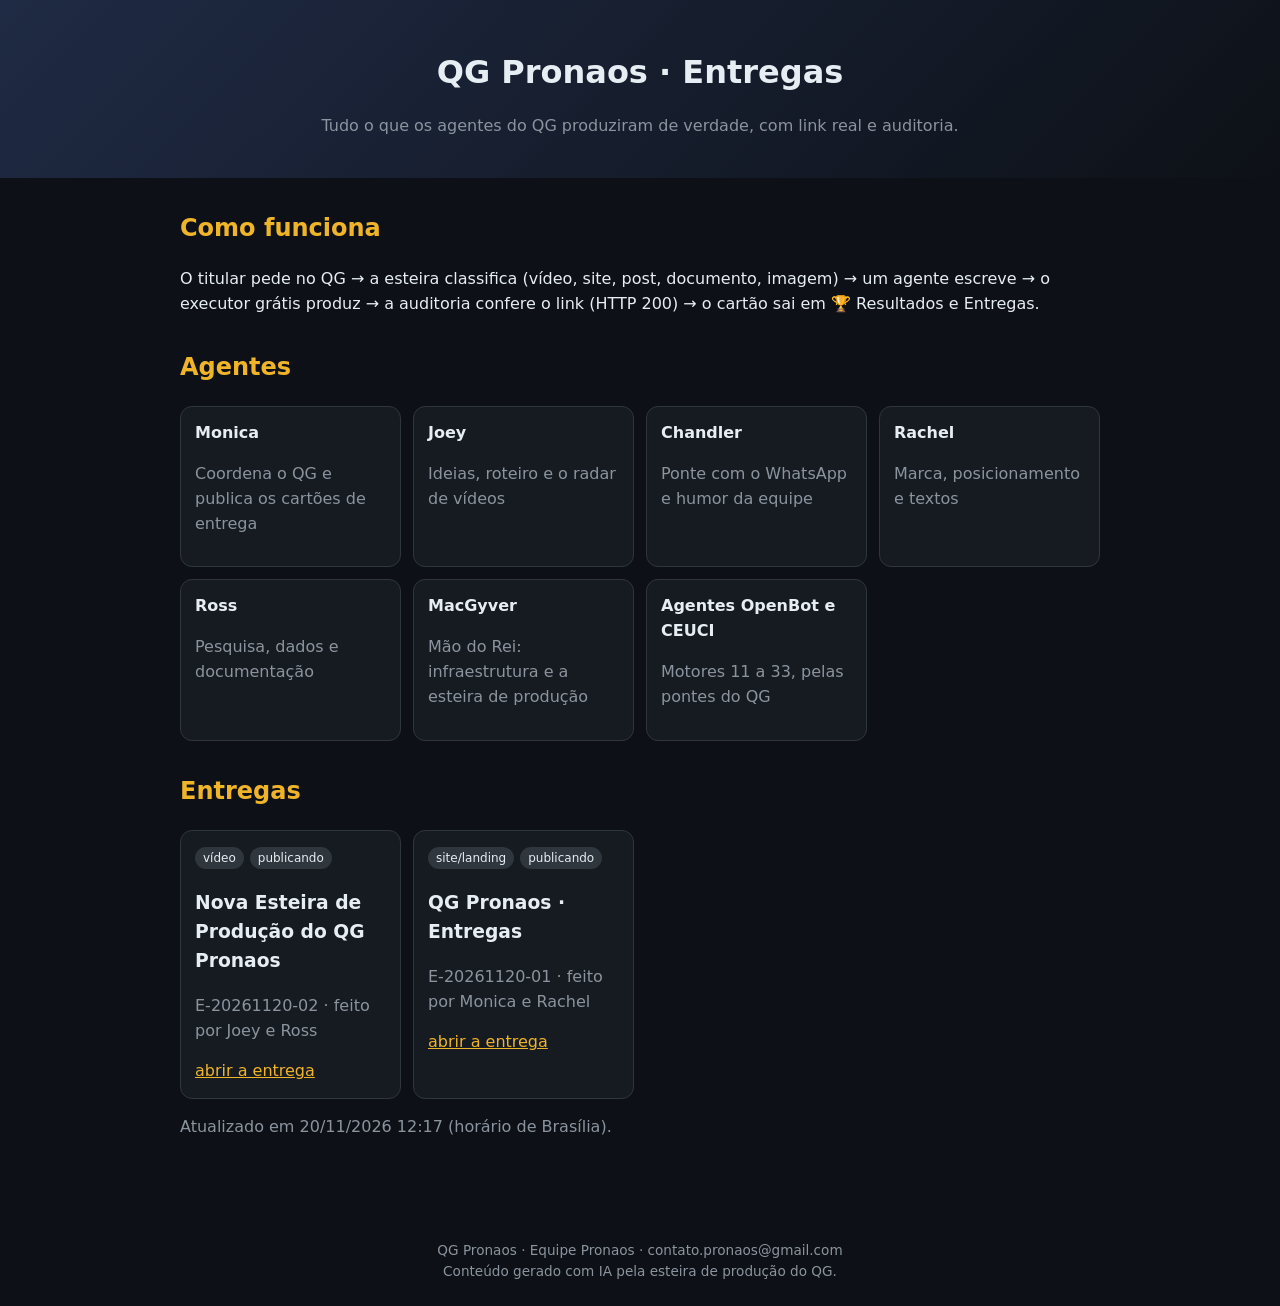
==== public/index.html @ 0c1da96c "esteira: E-20261120-01 (landing QG Pronaos · Entregas)" ====
<!doctype html><html lang="pt-BR"><head><meta charset="utf-8">
<meta name="viewport" content="width=device-width,initial-scale=1"><title>QG Pronaos · Entregas</title>
<meta name="description" content="QG Pronaos · Entregas"><meta name="robots" content="noindex">
<style>
:root{--bg:#0d1117;--card:#161b22;--tx:#e6edf3;--mut:#8b949e;--ac:#f0b429;--ok:#3fb950}
*{box-sizing:border-box}body{margin:0;font-family:system-ui,-apple-system,Segoe UI,Roboto,sans-serif;background:var(--bg);color:var(--tx);line-height:1.55}
header{padding:48px 20px 24px;text-align:center;background:linear-gradient(135deg,#1f2a44,#0d1117)}
h1{margin:0 0 8px;font-size:2rem}h2{color:var(--ac);margin-top:32px}.mut{color:var(--mut)}
main{max-width:960px;margin:0 auto;padding:0 20px 60px}
.grid{display:grid;grid-template-columns:repeat(auto-fill,minmax(220px,1fr));gap:12px}
.card{background:var(--card);border:1px solid #30363d;border-radius:12px;padding:14px}
.tag{display:inline-block;font-size:.75rem;padding:2px 8px;border-radius:99px;background:#30363d;margin-right:6px}
.ok{background:#12361d;color:var(--ok)}a{color:var(--ac)}video,img{max-width:100%;border-radius:10px}
footer{text-align:center;color:var(--mut);font-size:.85rem;padding:24px}
</style></head><body data-esteira="indice E-20261120-01 E-20261120-02">
<header><h1>QG Pronaos · Entregas</h1><p class="mut">Tudo o que os agentes do QG produziram de verdade, com link real e auditoria.</p></header>
<main><h2>Como funciona</h2><p>O titular pede no QG → a esteira classifica (vídeo, site, post, documento, imagem) → um agente escreve → o executor grátis produz →
a auditoria confere o link (HTTP 200) → o cartão sai em 🏆 Resultados e Entregas.</p>
<h2>Agentes</h2><div class="grid"><div class="card"><b>Monica</b><p class="mut">Coordena o QG e publica os cartões de entrega</p></div><div class="card"><b>Joey</b><p class="mut">Ideias, roteiro e o radar de vídeos</p></div><div class="card"><b>Chandler</b><p class="mut">Ponte com o WhatsApp e humor da equipe</p></div><div class="card"><b>Rachel</b><p class="mut">Marca, posicionamento e textos</p></div><div class="card"><b>Ross</b><p class="mut">Pesquisa, dados e documentação</p></div><div class="card"><b>MacGyver</b><p class="mut">Mão do Rei: infraestrutura e a esteira de produção</p></div><div class="card"><b>Agentes OpenBot e CEUCI</b><p class="mut">Motores 11 a 33, pelas pontes do QG</p></div></div>
<h2>Entregas</h2><div class="grid"><div class="card"><span class="tag">vídeo</span><span class="tag">publicando</span><h3>Nova Esteira de Produção do QG Pronaos</h3><p class="mut">E-20261120-02 · feito por Joey e Ross</p><a href="https://qg-pronaos-entregas.onrender.com/e/E-20261120-02/video.mp4">abrir a entrega</a></div><div class="card"><span class="tag">site/landing</span><span class="tag">publicando</span><h3>QG Pronaos · Entregas</h3><p class="mut">E-20261120-01 · feito por Monica e Rachel</p><a href="https://qg-pronaos-entregas.onrender.com/">abrir a entrega</a></div></div>
<p class="mut">Atualizado em 20/11/2026 12:17 (horário de Brasília).</p></main>
<footer>QG Pronaos · Equipe Pronaos · contato.pronaos@gmail.com<br>Conteúdo gerado com IA pela esteira de produção do QG.</footer>
</body></html>
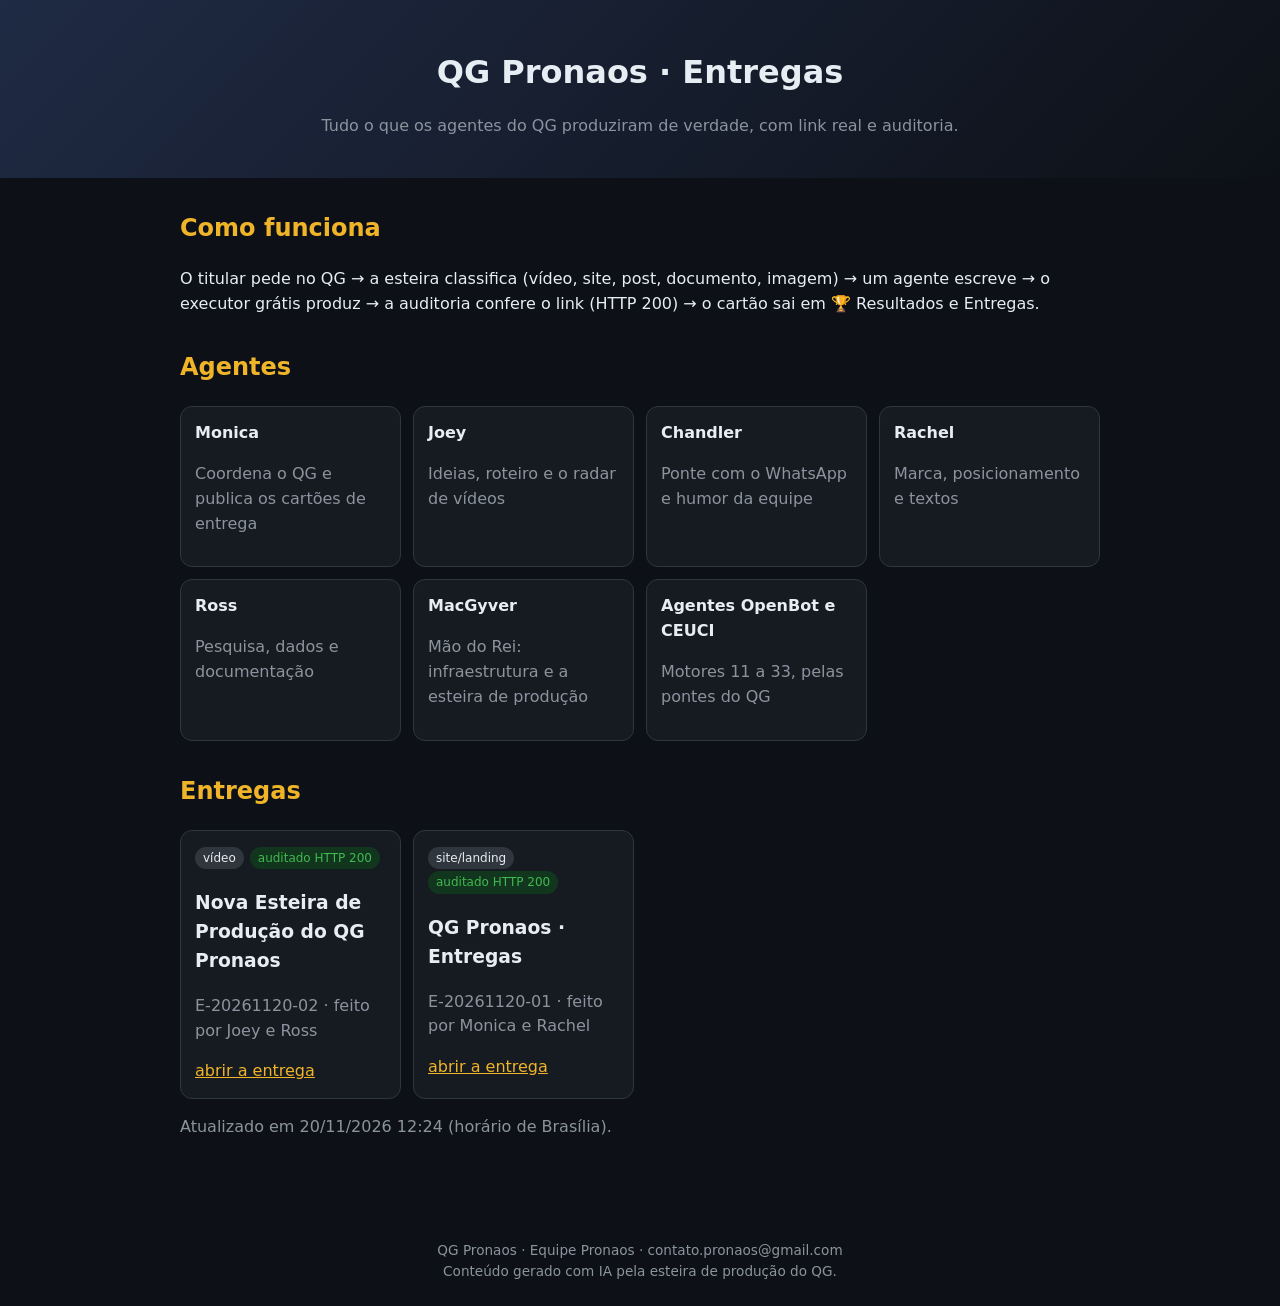
==== commit 5b66e7ef: "esteira: índice com E-20261120-01 e -02 auditados (HTTP 200)" ====
--- a/public/index.html
+++ b/public/index.html
@@ -17,7 +17,7 @@
 <main><h2>Como funciona</h2><p>O titular pede no QG → a esteira classifica (vídeo, site, post, documento, imagem) → um agente escreve → o executor grátis produz →
 a auditoria confere o link (HTTP 200) → o cartão sai em 🏆 Resultados e Entregas.</p>
 <h2>Agentes</h2><div class="grid"><div class="card"><b>Monica</b><p class="mut">Coordena o QG e publica os cartões de entrega</p></div><div class="card"><b>Joey</b><p class="mut">Ideias, roteiro e o radar de vídeos</p></div><div class="card"><b>Chandler</b><p class="mut">Ponte com o WhatsApp e humor da equipe</p></div><div class="card"><b>Rachel</b><p class="mut">Marca, posicionamento e textos</p></div><div class="card"><b>Ross</b><p class="mut">Pesquisa, dados e documentação</p></div><div class="card"><b>MacGyver</b><p class="mut">Mão do Rei: infraestrutura e a esteira de produção</p></div><div class="card"><b>Agentes OpenBot e CEUCI</b><p class="mut">Motores 11 a 33, pelas pontes do QG</p></div></div>
-<h2>Entregas</h2><div class="grid"><div class="card"><span class="tag">vídeo</span><span class="tag">publicando</span><h3>Nova Esteira de Produção do QG Pronaos</h3><p class="mut">E-20261120-02 · feito por Joey e Ross</p><a href="https://qg-pronaos-entregas.onrender.com/e/E-20261120-02/video.mp4">abrir a entrega</a></div><div class="card"><span class="tag">site/landing</span><span class="tag">publicando</span><h3>QG Pronaos · Entregas</h3><p class="mut">E-20261120-01 · feito por Monica e Rachel</p><a href="https://qg-pronaos-entregas.onrender.com/">abrir a entrega</a></div></div>
-<p class="mut">Atualizado em 20/11/2026 12:17 (horário de Brasília).</p></main>
+<h2>Entregas</h2><div class="grid"><div class="card"><span class="tag">vídeo</span><span class="tag ok">auditado HTTP 200</span><h3>Nova Esteira de Produção do QG Pronaos</h3><p class="mut">E-20261120-02 · feito por Joey e Ross</p><a href="https://qg-pronaos-entregas.onrender.com/e/E-20261120-02/video.mp4">abrir a entrega</a></div><div class="card"><span class="tag">site/landing</span><span class="tag ok">auditado HTTP 200</span><h3>QG Pronaos · Entregas</h3><p class="mut">E-20261120-01 · feito por Monica e Rachel</p><a href="https://qg-pronaos-entregas.onrender.com/">abrir a entrega</a></div></div>
+<p class="mut">Atualizado em 20/11/2026 12:24 (horário de Brasília).</p></main>
 <footer>QG Pronaos · Equipe Pronaos · contato.pronaos@gmail.com<br>Conteúdo gerado com IA pela esteira de produção do QG.</footer>
 </body></html>
